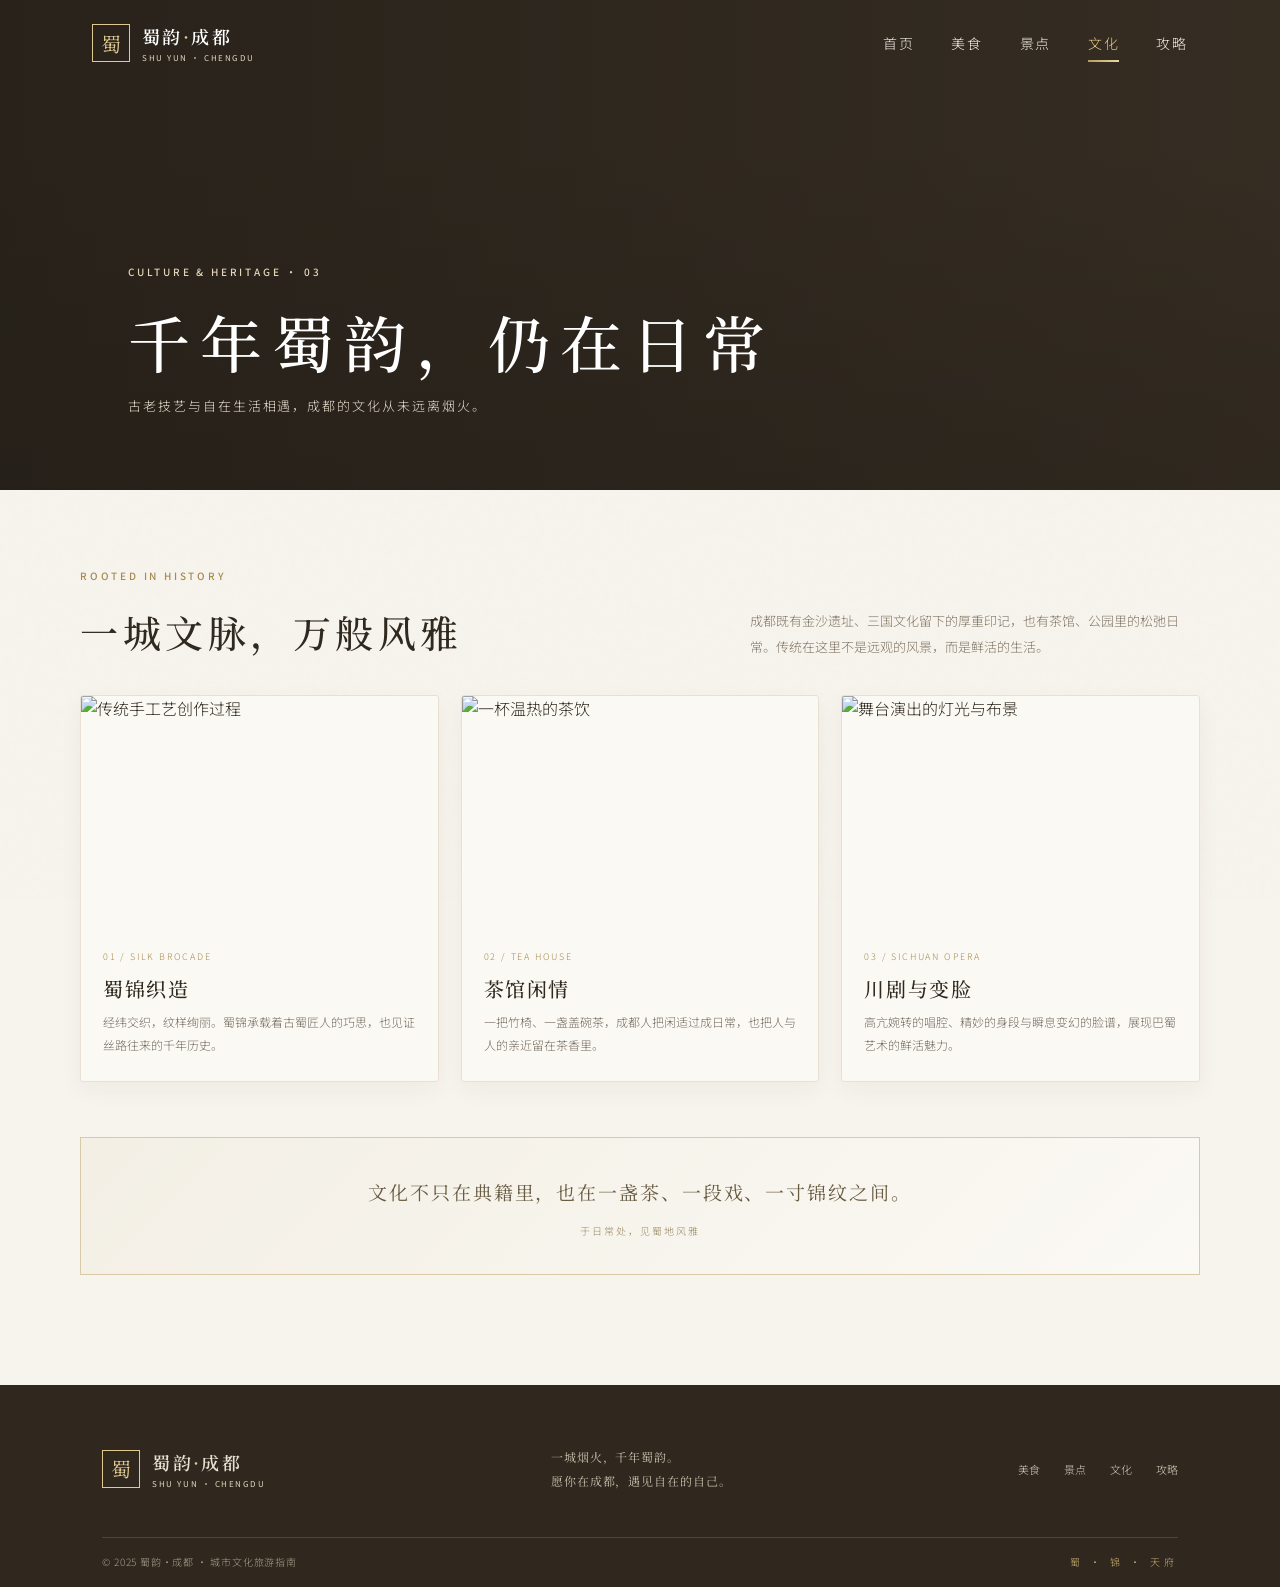
==== culture.html @ 6831788e "成都" ====
<!DOCTYPE html>
<html lang="zh-CN">
<head>
  <meta charset="UTF-8"><meta name="viewport" content="width=device-width, initial-scale=1.0">
  <meta name="description" content="感受蜀锦、川剧与茶馆文化，读懂成都的千年蜀韵。">
  <title>成都文化 | 蜀韵·成都</title>
  <link rel="preconnect" href="https://fonts.googleapis.com"><link rel="preconnect" href="https://fonts.gstatic.com" crossorigin>
  <link href="https://fonts.googleapis.com/css2?family=Noto+Serif+SC:wght@400;500;600;700&family=Noto+Sans+SC:wght@300;400;500;600&display=swap" rel="stylesheet">
  <link rel="stylesheet" href="style.css"><script src="script.js" defer></script>
</head>
<body>
  <header class="site-header">
    <a class="brand" href="index.html" aria-label="蜀韵成都首页"><span class="brand-mark" aria-hidden="true">蜀</span><span class="brand-name">蜀韵<span>·</span>成都<small>SHU YUN · CHENGDU</small></span></a>
    <button class="menu-toggle" type="button" aria-label="展开导航" aria-expanded="false"><span></span><span></span></button>
    <nav class="main-nav" aria-label="主导航"><a href="index.html">首页</a><a href="food.html">美食</a><a href="sights.html">景点</a><a class="active" href="culture.html">文化</a><a href="travel.html">攻略</a></nav>
  </header>
  <main>
    <section class="page-hero" style="background-image:url('https://images.unsplash.com/photo-1513364776144-60967b0f800f?auto=format&fit=crop&w=2000&q=85')">
      <div class="page-hero-content"><p class="eyebrow">CULTURE & HERITAGE · 03</p><h1>千年蜀韵，仍在日常</h1><p>古老技艺与自在生活相遇，成都的文化从未远离烟火。</p></div>
    </section>
    <section class="page-content">
      <div class="intro-row"><div><p class="eyebrow gold">ROOTED IN HISTORY</p><h2 class="section-title">一城文脉，万般风雅</h2></div><p>成都既有金沙遗址、三国文化留下的厚重印记，也有茶馆、公园里的松弛日常。传统在这里不是远观的风景，而是鲜活的生活。</p></div>
      <div class="feature-grid">
        <article class="feature-card"><img src="https://images.unsplash.com/photo-1455390582262-044cdead277a?auto=format&fit=crop&w=900&q=80" alt="传统手工艺创作过程"><div class="feature-card-body"><span>01 / SILK BROCADE</span><h3>蜀锦织造</h3><p>经纬交织，纹样绚丽。蜀锦承载着古蜀匠人的巧思，也见证丝路往来的千年历史。</p></div></article>
        <article class="feature-card"><img src="https://images.unsplash.com/photo-1509042239860-f550ce710b93?auto=format&fit=crop&w=900&q=80" alt="一杯温热的茶饮"><div class="feature-card-body"><span>02 / TEA HOUSE</span><h3>茶馆闲情</h3><p>一把竹椅、一盏盖碗茶，成都人把闲适过成日常，也把人与人的亲近留在茶香里。</p></div></article>
        <article class="feature-card"><img src="https://images.unsplash.com/photo-1500530855697-b586d89ba3ee?auto=format&fit=crop&w=900&q=80" alt="舞台演出的灯光与布景"><div class="feature-card-body"><span>03 / SICHUAN OPERA</span><h3>川剧与变脸</h3><p>高亢婉转的唱腔、精妙的身段与瞬息变幻的脸谱，展现巴蜀艺术的鲜活魅力。</p></div></article>
      </div>
      <div class="quote-panel"><p>文化不只在典籍里，也在一盏茶、一段戏、一寸锦纹之间。</p><span>于日常处，见蜀地风雅</span></div>
    </section>
  </main>
  <footer class="site-footer"><div class="footer-inner"><a class="brand footer-brand" href="index.html"><span class="brand-mark" aria-hidden="true">蜀</span><span class="brand-name">蜀韵<span>·</span>成都<small>SHU YUN · CHENGDU</small></span></a><p>一城烟火，千年蜀韵。<br>愿你在成都，遇见自在的自己。</p><nav class="footer-nav" aria-label="页脚导航"><a href="food.html">美食</a><a href="sights.html">景点</a><a href="culture.html">文化</a><a href="travel.html">攻略</a></nav></div><div class="footer-bottom"><span>© 2025 蜀韵·成都 · 城市文化旅游指南</span><span class="footer-rule">蜀 · 锦 · 天府</span></div></footer>
</body>
</html>
---- style.css ----
/* 蜀韵·成都：低饱和新中式视觉规范 */
:root {
  --ink: #30291f;
  --brown: #554637;
  --muted: #827666;
  --gold: #b89a5a;
  --gold-light: #dfc98f;
  --paper: #f7f4ed;
  --cream: #eee8dc;
  --serif: "Noto Serif SC", "Songti SC", serif;
  --sans: "Noto Sans SC", "Microsoft YaHei", sans-serif;
}
* { box-sizing: border-box; }
html { scroll-behavior: smooth; scroll-padding-top: 86px; }
body { margin: 0; color: var(--ink); background: var(--paper); font-family: var(--sans); font-weight: 300; }
body::before { position: fixed; inset: 0; z-index: -1; content: ""; pointer-events: none; opacity: .14; background-image: url("data:image/svg+xml,%3Csvg viewBox='0 0 180 180' xmlns='http://www.w3.org/2000/svg'%3E%3Cfilter id='n'%3E%3CfeTurbulence type='fractalNoise' baseFrequency='.8' numOctaves='3' stitchTiles='stitch'/%3E%3C/filter%3E%3Crect width='100%25' height='100%25' filter='url(%23n)' opacity='.16'/%3E%3C/svg%3E"); }
a { color: inherit; text-decoration: none; }
img { display: block; max-width: 100%; }
.site-header { position: fixed; z-index: 20; top: 0; left: 0; display: flex; width: 100%; height: 86px; align-items: center; justify-content: space-between; padding: 0 7.2%; color: #fff; transition: background .4s ease, height .4s ease, box-shadow .4s ease; }
.site-header.scrolled { height: 72px; background: rgba(43, 36, 27, .91); box-shadow: 0 8px 30px #20180f24; backdrop-filter: blur(12px); }
.brand { display: inline-flex; align-items: center; gap: 12px; }
.brand-mark { display: grid; width: 38px; height: 38px; place-items: center; border: 1px solid var(--gold-light); color: var(--gold-light); font: 20px var(--serif); }
.brand-name { font: 600 18px var(--serif); letter-spacing: .13em; }
.brand-name > span { color: var(--gold-light); }
.brand-name small { display: block; margin-top: 3px; color: #e4d8c0; font: 8px var(--sans); letter-spacing: .19em; }
.main-nav { display: flex; height: 100%; align-items: center; gap: 37px; }
.main-nav a { position: relative; padding: 10px 0; color: #f1eee8; font-size: 14px; letter-spacing: .12em; transition: color .3s ease; }
.main-nav a::after { position: absolute; right: 0; bottom: 1px; left: 0; height: 2px; content: ""; transform: scaleX(0); transform-origin: left; background: linear-gradient(90deg, var(--gold), #ead9a7); transition: transform .3s ease; }
.main-nav a:hover, .main-nav a.active { color: #e6ca82; }
.main-nav a:hover::after, .main-nav a.active::after { transform: scaleX(1); }
.menu-toggle { display: none; }
.hero-carousel { position: relative; min-height: 700px; height: min(100vh, 900px); overflow: hidden; color: #fff; background: #312a20; }
.hero-slide { position: absolute; inset: 0; display: flex; align-items: center; padding: 100px 13% 70px; opacity: 0; background-image: var(--hero-image); background-position: center; background-size: cover; transition: opacity 1s ease; }
.hero-slide.is-active { z-index: 1; opacity: 1; }
.hero-shade { position: absolute; inset: 0; background: linear-gradient(90deg, rgba(28, 24, 19, .74), rgba(31, 26, 20, .33) 58%, rgba(30, 25, 20, .08)), linear-gradient(0deg, rgba(27, 24, 20, .3), transparent 35%); }
.hero-copy { position: relative; z-index: 2; max-width: 650px; animation: copy-in .8s both; }
.eyebrow { margin: 0 0 20px; color: #e4d6b7; font-size: 10px; font-weight: 500; letter-spacing: .28em; }
.eyebrow.gold { color: #a68a50; }
.hero-copy h1 { margin: 0; font: 500 clamp(42px, 6vw, 76px)/1.42 var(--serif); letter-spacing: .12em; }
.hero-copy h1 em { color: #e1cc91; font-style: normal; }
.hero-copy > p:not(.eyebrow) { margin: 22px 0 30px; color: #eee8dc; font-size: 14px; letter-spacing: .1em; }
.text-link { display: inline-flex; align-items: center; gap: 18px; padding-bottom: 8px; border-bottom: 1px solid #d5bd79; color: #f1e4bf; font-size: 12px; letter-spacing: .14em; }
.text-link span { transition: transform .3s ease; }
.text-link:hover span { transform: translate(4px, -3px); }
.slide-caption { position: absolute; z-index: 2; right: 8%; bottom: 40px; color: #e7dfd0; font-size: 10px; letter-spacing: .2em; }
.carousel-arrow { position: absolute; z-index: 3; top: 52%; width: 44px; height: 44px; border: 1px solid #ffffff79; border-radius: 50%; color: #fff; background: #ffffff10; font-size: 20px; cursor: pointer; transition: background .25s ease, border-color .25s ease; }
.carousel-arrow:hover { border-color: var(--gold-light); background: #b89a5a88; }
.carousel-prev { left: 4.5%; }.carousel-next { right: 4.5%; }
.carousel-dots { position: absolute; z-index: 3; bottom: 43px; left: 13%; display: flex; gap: 10px; }
.carousel-dots button { width: 24px; height: 3px; padding: 0; border: 0; background: #ffffff73; cursor: pointer; transition: width .3s ease, background .3s ease; }
.carousel-dots button.is-active { width: 42px; background: var(--gold-light); }
.hero-index { position: absolute; z-index: 3; right: 8%; bottom: 80px; display: flex; align-items: center; gap: 10px; color: #ddd4c4; font: 11px var(--sans); }
.hero-index .current-slide { color: var(--gold-light); font: 22px var(--serif); }
.hero-index i { width: 32px; height: 1px; background: #fff7; }
.scroll-hint { position: absolute; z-index: 3; bottom: 44px; left: 50%; display: flex; align-items: center; gap: 10px; color: #eee5d4; font-size: 10px; letter-spacing: .15em; transform: translateX(-50%); }
.scroll-hint span { width: 1px; height: 28px; background: linear-gradient(var(--gold-light), transparent); }
.section-pad { padding: 105px max(8%, calc((100% - 1180px)/2)); }
.welcome { text-align: center; }
.section-title { margin: 0; color: var(--ink); font: 500 clamp(28px, 3vw, 38px)/1.5 var(--serif); letter-spacing: .12em; }
.welcome-copy { max-width: 790px; margin: 27px auto 30px; color: #706658; font-size: 14px; line-height: 2.25; letter-spacing: .07em; }
.ornament { display: flex; align-items: center; justify-content: center; gap: 16px; color: #a68a50; font: 12px var(--serif); letter-spacing: .15em; }
.ornament span { width: 42px; height: 1px; background: linear-gradient(90deg, transparent, #b89a5a); }
.ornament span:last-child { transform: rotate(180deg); }
.film-section { background: #eee9df; }
.section-heading { display: flex; align-items: end; justify-content: space-between; gap: 30px; margin-bottom: 34px; }
.section-heading > p { margin: 0 0 5px; color: var(--muted); font-size: 13px; line-height: 1.9; letter-spacing: .08em; }
.film-frame { position: relative; width: min(900px, 100%); aspect-ratio: 16 / 8.4; margin: 0 auto; overflow: hidden; border: 8px solid #fff; border-radius: 4px; background: #352c21; box-shadow: 0 22px 55px #44341d21; }
.film-frame iframe { width: 100%; height: 100%; border: 0; }
.film-label { position: absolute; right: 20px; bottom: 18px; padding: 7px 10px; color: #fff; background: #271f17a8; font-size: 9px; letter-spacing: .2em; pointer-events: none; }
.film-note { margin: 15px auto 0; color: #958b7c; text-align: center; font-size: 11px; }
.home-discover { padding-top: 100px; padding-bottom: 115px; }
.dark-link { color: var(--brown); }
.discover-grid { display: grid; grid-template-columns: repeat(3, 1fr); gap: 22px; }
.discover-card { position: relative; min-height: 300px; padding: 0 24px 25px; overflow: hidden; background: var(--brown); box-shadow: 0 10px 28px #392a1916; transition: transform .35s ease, box-shadow .35s ease; }
.discover-card:hover { transform: translateY(-7px); box-shadow: 0 20px 36px #392a192b; }
.discover-card::after { position: absolute; inset: 35% 0 0; content: ""; background: linear-gradient(transparent, #211a13db); }
.discover-card img { position: absolute; inset: 0; width: 100%; height: 100%; object-fit: cover; opacity: .85; transition: transform .6s ease; }
.discover-card:hover img { transform: scale(1.05); }
.discover-card > span, .discover-card h3, .discover-card p { position: relative; z-index: 1; }
.discover-card > span { display: block; margin-top: 185px; color: #e4d2a4; font-size: 9px; letter-spacing: .2em; }
.discover-card h3 { margin: 7px 0; color: #fff; font: 500 21px var(--serif); letter-spacing: .12em; }
.discover-card p { margin: 0; color: #e5dfd4; font-size: 11px; }
.site-footer { padding: 48px 8% 18px; color: #e7dfd0; background: #30281f; }
.footer-inner { display: flex; align-items: center; justify-content: space-between; max-width: 1180px; margin: 0 auto; padding-bottom: 32px; }
.footer-inner > p { color: #c7bcaa; font: 12px/2 var(--serif); letter-spacing: .08em; }
.footer-nav { display: flex; gap: 24px; color: #d3c8b7; font-size: 11px; }
.footer-nav a:hover { color: var(--gold-light); }
.footer-bottom { display: flex; max-width: 1180px; justify-content: space-between; margin: 0 auto; padding-top: 16px; border-top: 1px solid #ffffff22; color: #a99d8b; font-size: 10px; letter-spacing: .08em; }
.footer-rule { color: #c7ad6e; letter-spacing: .4em; }

/* 内页通用首屏与内容组件 */
.page-hero { position: relative; display: flex; min-height: 490px; align-items: end; padding: 0 10% 75px; color: #fff; background-color: #3c3327; background-position: center; background-size: cover; }
.page-hero::before { position: absolute; inset: 0; content: ""; background: linear-gradient(90deg, #211c16bd, #211c1640), linear-gradient(0deg, #211c1655, transparent 70%); }
.page-hero-content { position: relative; max-width: 680px; }
.page-hero h1 { margin: 0 0 10px; font: 500 clamp(40px, 5vw, 62px)/1.4 var(--serif); letter-spacing: .16em; }
.page-hero p:last-child { margin: 0; color: #e7dfd0; font-size: 13px; letter-spacing: .15em; }
.page-content { max-width: 1180px; margin: 0 auto; padding: 78px 30px 110px; }
.intro-row { display: flex; align-items: end; justify-content: space-between; gap: 30px; margin-bottom: 35px; }
.intro-row > p { max-width: 450px; margin: 0; color: var(--muted); font-size: 13px; line-height: 2; }
.feature-grid { display: grid; grid-template-columns: repeat(3, 1fr); gap: 22px; }
.feature-card { overflow: hidden; border: 1px solid #e8e0d2; border-radius: 3px; background: #fbf9f4; box-shadow: 0 8px 24px #44341d0c; transition: transform .35s ease, box-shadow .35s ease; }
.feature-card:hover { transform: translateY(-6px); box-shadow: 0 17px 35px #44341d1c; }
.feature-card img { width: 100%; height: 225px; object-fit: cover; }
.feature-card-body { padding: 20px 22px 24px; }
.feature-card-body > span { color: #a68a50; font-size: 9px; letter-spacing: .2em; }
.feature-card h3 { margin: 9px 0 8px; font: 500 20px var(--serif); letter-spacing: .08em; }
.feature-card p { margin: 0; color: #766d61; font-size: 12px; line-height: 1.9; }
.quote-panel { margin-top: 55px; padding: 36px; border: 1px solid #d8c9a7; text-align: center; background: linear-gradient(135deg, #f3efe5, #fbf9f4); }
.quote-panel p { margin: 0; color: #695b42; font: 19px/1.9 var(--serif); letter-spacing: .1em; }
.quote-panel span { display: block; margin-top: 13px; color: #9b8964; font-size: 10px; letter-spacing: .2em; }
.travel-table-wrap { overflow: hidden; border: 1px solid #e2d8c5; border-radius: 5px; background: #fbfaf6; box-shadow: 0 12px 35px #49351b12; }
.travel-table { width: 100%; border-collapse: collapse; text-align: left; }
.travel-table th, .travel-table td { padding: 19px 25px; border-bottom: 1px solid #e9e2d5; font-size: 13px; }
.travel-table th { color: #f7f1e5; background: #5b4b37; font-weight: 400; letter-spacing: .12em; }
.travel-table tbody tr:nth-child(even) { background: #f4f0e7; }
.travel-table tbody tr { transition: background .25s ease; }
.travel-table tbody tr:hover { background: #ece2ca; }
.travel-table tbody tr:last-child td { border-bottom: 0; }
.travel-table td:first-child { color: #574630; font-weight: 500; }
.travel-tips { display: grid; grid-template-columns: repeat(3, 1fr); gap: 20px; margin-top: 35px; }
.tip { padding: 23px; border-top: 1px solid #b89a5a; background: #f0ece3; }
.tip span { color: #a68a50; font: 20px var(--serif); }
.tip h3 { margin: 9px 0 6px; font: 500 16px var(--serif); }
.tip p { margin: 0; color: var(--muted); font-size: 12px; line-height: 1.8; }
@keyframes copy-in { from { opacity: 0; transform: translateY(12px); } to { opacity: 1; transform: translateY(0); } }
@media (max-width: 760px) {
  .site-header { height: 70px; padding: 0 22px; }
  .site-header.scrolled { height: 64px; }
  .brand-mark { width: 34px; height: 34px; font-size: 18px; }
  .brand-name { font-size: 16px; }
  .menu-toggle { z-index: 2; display: flex; width: 40px; height: 40px; flex-direction: column; align-items: center; justify-content: center; gap: 6px; border: 1px solid #ffffff66; background: #ffffff12; }
  .menu-toggle span { width: 17px; height: 1px; background: #fff; }
  .main-nav { position: absolute; top: 100%; right: 0; left: 0; display: none; height: auto; flex-direction: column; align-items: stretch; gap: 0; padding: 7px 22px 14px; background: #30281ff5; }
  .main-nav.is-open { display: flex; }
  .main-nav a { padding: 13px 8px; border-bottom: 1px solid #ffffff18; }
  .main-nav a::after { right: auto; bottom: 8px; width: 32px; }
  .hero-carousel { min-height: 640px; height: 88vh; }
  .hero-slide { padding: 100px 9% 80px; background-position: 58% center; }
  .hero-copy h1 { font-size: clamp(38px, 10vw, 58px); }
  .hero-copy > p:not(.eyebrow) { max-width: 280px; line-height: 1.8; }
  .carousel-arrow { top: auto; bottom: 95px; width: 37px; height: 37px; }
  .carousel-prev { left: 8%; }.carousel-next { right: 8%; }
  .carousel-dots { bottom: 47px; left: 9%; }
  .hero-index { right: 9%; bottom: 81px; }
  .scroll-hint, .slide-caption { display: none; }
  .section-pad { padding: 72px 7%; }
  .section-heading, .intro-row { align-items: start; flex-direction: column; }
  .section-heading > p { margin-top: 0; }
  .discover-grid, .feature-grid { grid-template-columns: 1fr; }
  .discover-card { min-height: 280px; }
  .discover-card > span { margin-top: 166px; }
  .film-frame { aspect-ratio: 16 / 10; border-width: 5px; }
  .page-hero { min-height: 410px; padding: 0 8% 55px; }
  .page-content { padding: 60px 7% 75px; }
  .feature-card img { height: 235px; }
  .travel-table-wrap { overflow-x: auto; }
  .travel-table { min-width: 560px; }
  .travel-table th, .travel-table td { padding: 16px; }
  .travel-tips { grid-template-columns: 1fr; }
  .quote-panel { padding: 26px 18px; }
  .quote-panel p { font-size: 16px; }
  .footer-inner { align-items: flex-start; flex-direction: column; gap: 15px; }
  .footer-inner > p { margin: 0; }
  .footer-nav { flex-wrap: wrap; gap: 18px; }
  .footer-bottom { gap: 12px; font-size: 9px; }
}
@media (prefers-reduced-motion: reduce) {
  *, *::before, *::after { scroll-behavior: auto !important; transition-duration: .01ms !important; animation-duration: .01ms !important; }
}
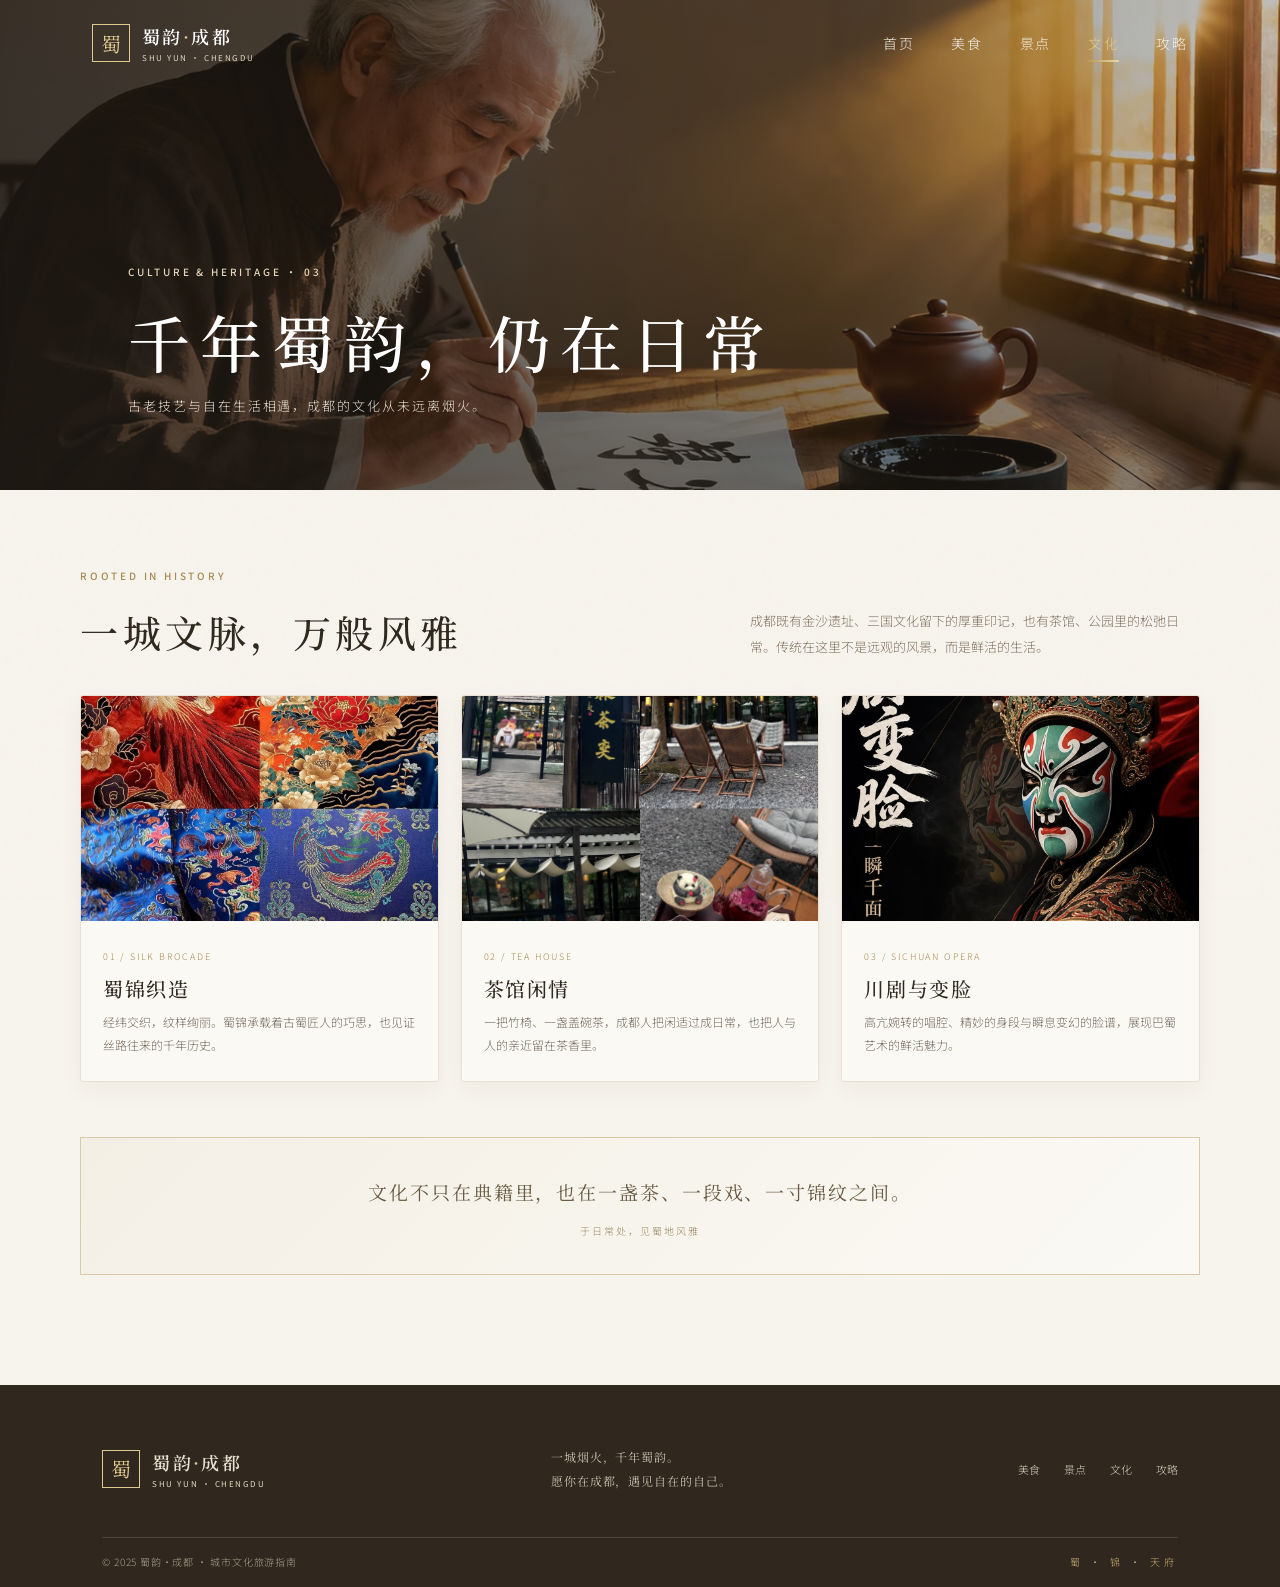
==== commit 8bb29356: "成都" ====
--- a/culture.html
+++ b/culture.html
@@ -15,15 +15,15 @@
     <nav class="main-nav" aria-label="主导航"><a href="index.html">首页</a><a href="food.html">美食</a><a href="sights.html">景点</a><a class="active" href="culture.html">文化</a><a href="travel.html">攻略</a></nav>
   </header>
   <main>
-    <section class="page-hero" style="background-image:url('https://images.unsplash.com/photo-1513364776144-60967b0f800f?auto=format&fit=crop&w=2000&q=85')">
+    <section class="page-hero" style="background-image:url('老人毛笔.jpg')">
       <div class="page-hero-content"><p class="eyebrow">CULTURE & HERITAGE · 03</p><h1>千年蜀韵，仍在日常</h1><p>古老技艺与自在生活相遇，成都的文化从未远离烟火。</p></div>
     </section>
     <section class="page-content">
       <div class="intro-row"><div><p class="eyebrow gold">ROOTED IN HISTORY</p><h2 class="section-title">一城文脉，万般风雅</h2></div><p>成都既有金沙遗址、三国文化留下的厚重印记，也有茶馆、公园里的松弛日常。传统在这里不是远观的风景，而是鲜活的生活。</p></div>
       <div class="feature-grid">
-        <article class="feature-card"><img src="https://images.unsplash.com/photo-1455390582262-044cdead277a?auto=format&fit=crop&w=900&q=80" alt="传统手工艺创作过程"><div class="feature-card-body"><span>01 / SILK BROCADE</span><h3>蜀锦织造</h3><p>经纬交织，纹样绚丽。蜀锦承载着古蜀匠人的巧思，也见证丝路往来的千年历史。</p></div></article>
-        <article class="feature-card"><img src="https://images.unsplash.com/photo-1509042239860-f550ce710b93?auto=format&fit=crop&w=900&q=80" alt="一杯温热的茶饮"><div class="feature-card-body"><span>02 / TEA HOUSE</span><h3>茶馆闲情</h3><p>一把竹椅、一盏盖碗茶，成都人把闲适过成日常，也把人与人的亲近留在茶香里。</p></div></article>
-        <article class="feature-card"><img src="https://images.unsplash.com/photo-1500530855697-b586d89ba3ee?auto=format&fit=crop&w=900&q=80" alt="舞台演出的灯光与布景"><div class="feature-card-body"><span>03 / SICHUAN OPERA</span><h3>川剧与变脸</h3><p>高亢婉转的唱腔、精妙的身段与瞬息变幻的脸谱，展现巴蜀艺术的鲜活魅力。</p></div></article>
+        <article class="feature-card"><img src="蜀锦.jpg" alt="传统手工艺创作过程"><div class="feature-card-body"><span>01 / SILK BROCADE</span><h3>蜀锦织造</h3><p>经纬交织，纹样绚丽。蜀锦承载着古蜀匠人的巧思，也见证丝路往来的千年历史。</p></div></article>
+        <article class="feature-card"><img src="茶.jpg" alt="一杯温热的茶饮"><div class="feature-card-body"><span>02 / TEA HOUSE</span><h3>茶馆闲情</h3><p>一把竹椅、一盏盖碗茶，成都人把闲适过成日常，也把人与人的亲近留在茶香里。</p></div></article>
+        <article class="feature-card"><img src="川剧变脸.jpg" alt="舞台演出的灯光与布景"><div class="feature-card-body"><span>03 / SICHUAN OPERA</span><h3>川剧与变脸</h3><p>高亢婉转的唱腔、精妙的身段与瞬息变幻的脸谱，展现巴蜀艺术的鲜活魅力。</p></div></article>
       </div>
       <div class="quote-panel"><p>文化不只在典籍里，也在一盏茶、一段戏、一寸锦纹之间。</p><span>于日常处，见蜀地风雅</span></div>
     </section>
